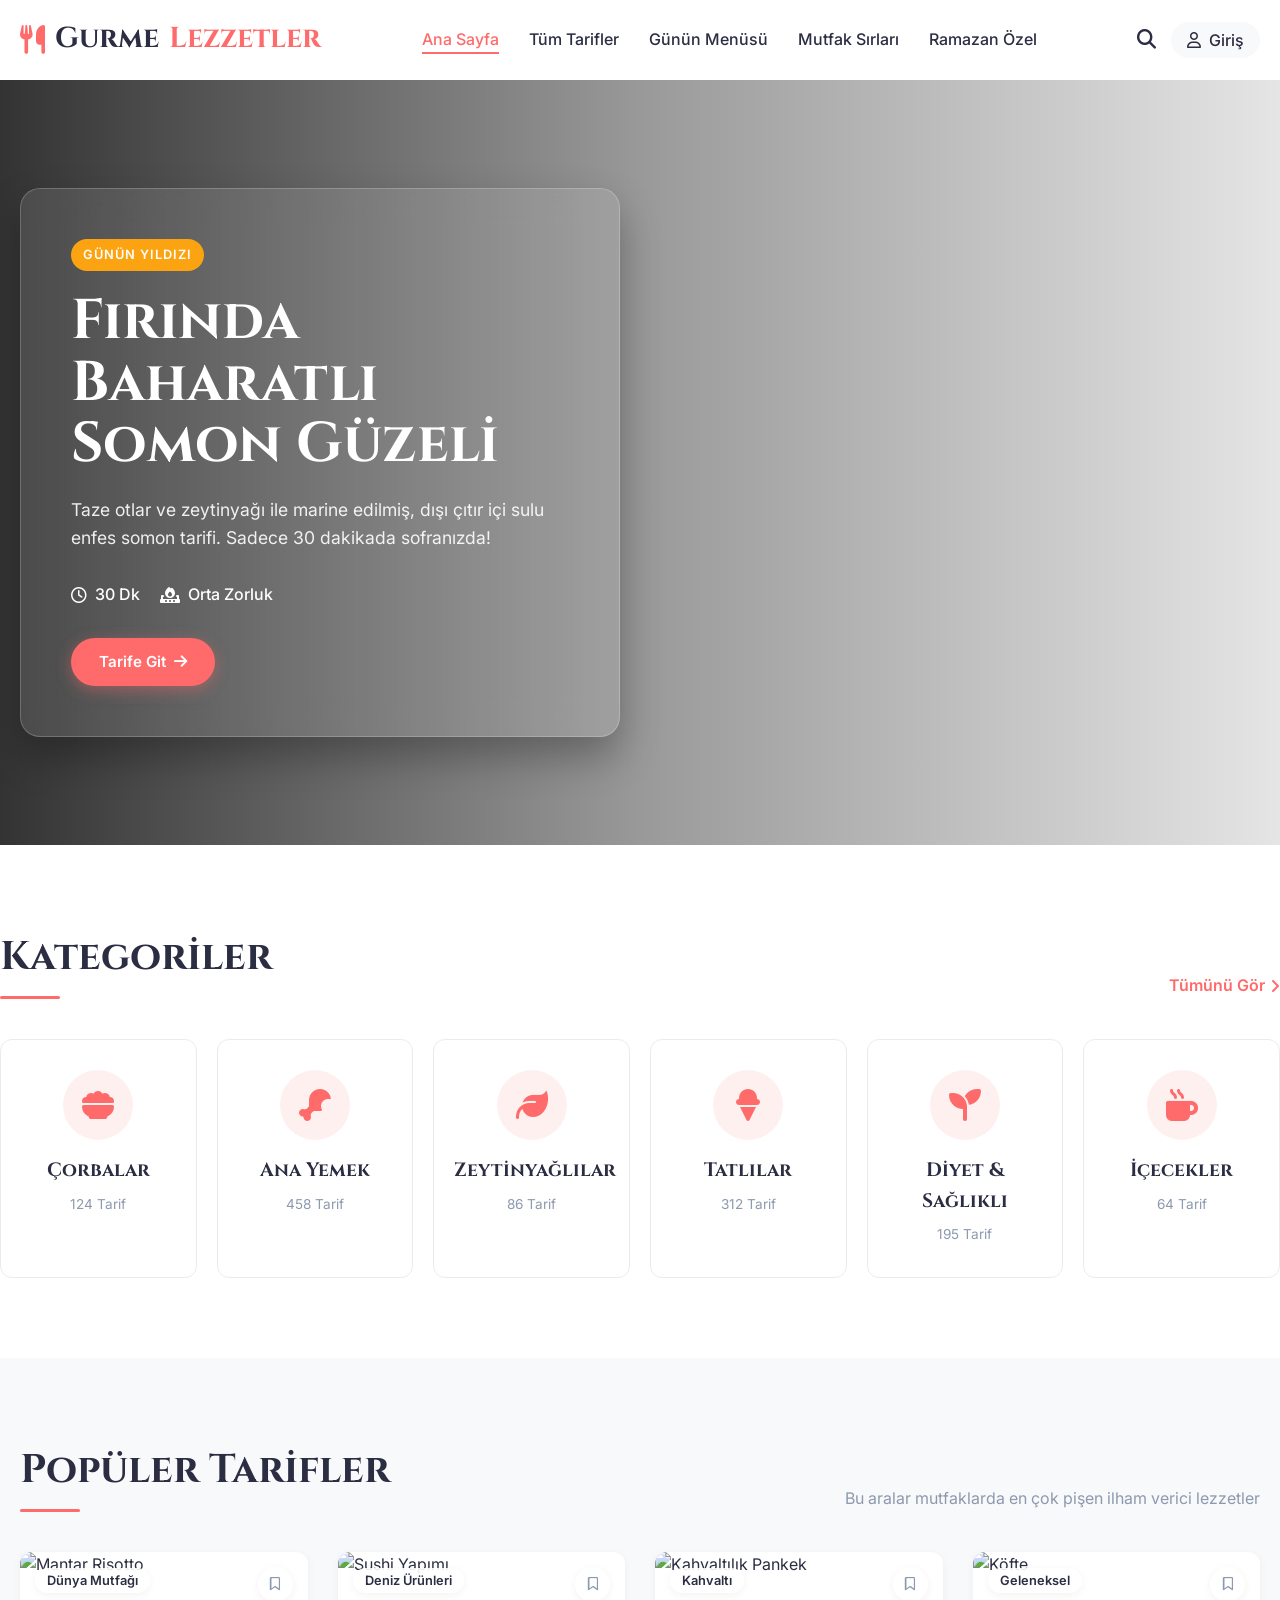
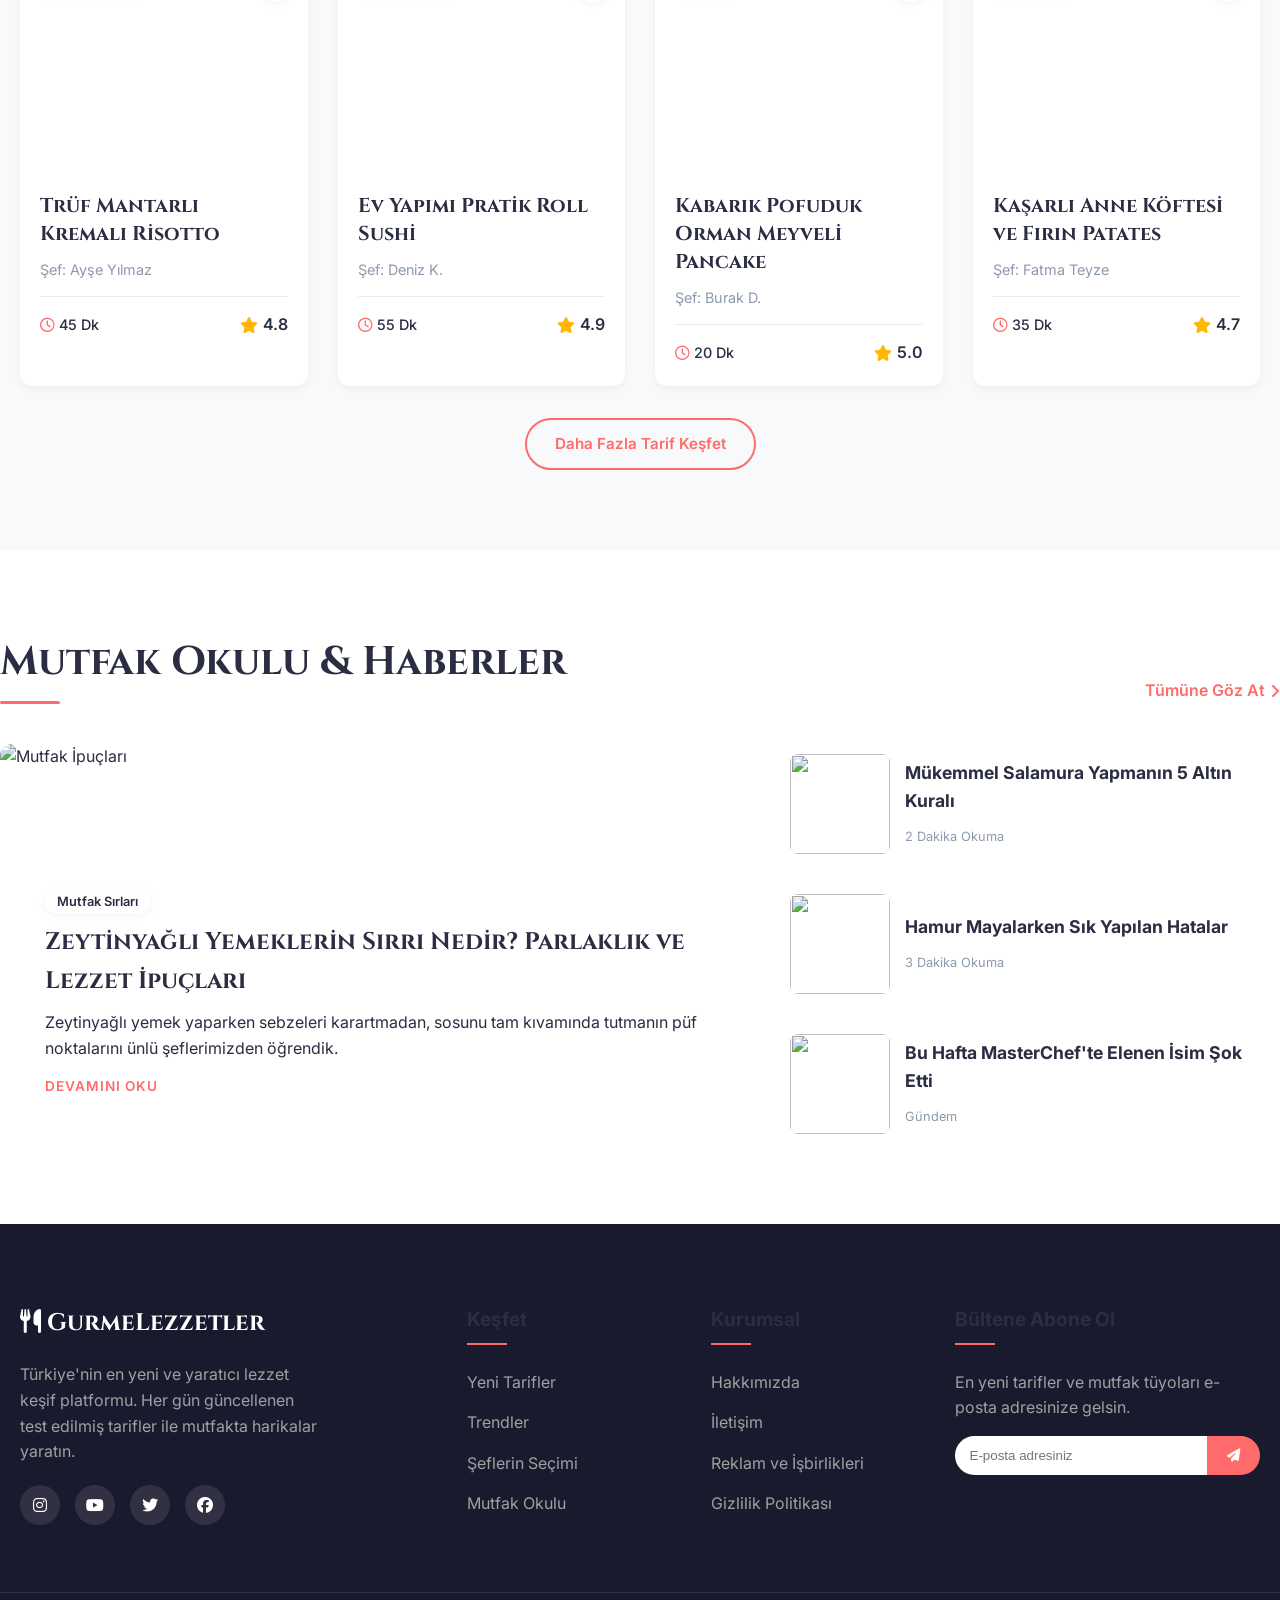
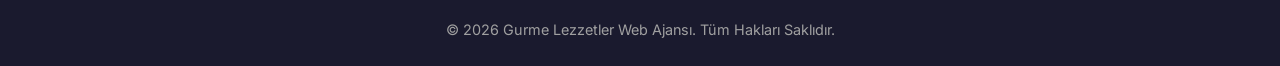
==== index.html @ 89bb534c "Initial commit" ====
<!DOCTYPE html>
<html lang="tr">
<head>
    <meta charset="UTF-8">
    <meta name="viewport" content="width=device-width, initial-scale=1.0">
    <meta name="description" content="Nefis Yemek Tarifleri: Her zevke ve damak tadına uygun, pratik, kolay ve lezzetli yemek tarifleri.">
    <title>Gurme Lezzetler | Pratik ve Nefis Yemek Tarifleri</title>
    <link rel="stylesheet" href="css/style.css">
    <!-- Google Fonts -->
    <link rel="preconnect" href="https://fonts.googleapis.com">
    <link rel="preconnect" href="https://fonts.gstatic.com" crossorigin>
    <link href="https://fonts.googleapis.com/css2?family=Cinzel:wght@600;700&family=Inter:wght@300;400;500;600;700&display=swap" rel="stylesheet">
    <!-- FontAwesome icons -->
    <link rel="stylesheet" href="https://cdnjs.cloudflare.com/ajax/libs/font-awesome/6.4.0/css/all.min.css">
</head>
<body>

    <!-- Navigation -->
    <nav class="navbar">
        <div class="container nav-content">
            <a href="#" class="logo">
                <i class="fa-solid fa-utensils"></i> Gurme<span>Lezzetler</span>
            </a>
            <ul class="nav-links">
                <li><a href="#" class="active">Ana Sayfa</a></li>
                <li><a href="#">Tüm Tarifler</a></li>
                <li><a href="#">Günün Menüsü</a></li>
                <li><a href="#">Mutfak Sırları</a></li>
                <li><a href="#">Ramazan Özel</a></li>
            </ul>
            <div class="nav-actions">
                <button class="icon-btn search-btn" aria-label="Ara"><i class="fa-solid fa-magnifying-glass"></i></button>
                <button class="icon-btn login-btn" aria-label="Giriş Yap"><i class="fa-regular fa-user"></i> Giriş</button>
                <button class="mobile-menu-btn" aria-label="Menü"><i class="fa-solid fa-bars"></i></button>
            </div>
        </div>
    </nav>

    <!-- Hero Section -->
    <header class="hero">
        <div class="hero-bg" style="background-image: url('https://images.unsplash.com/photo-1473093295043-cdd812d0e601?ixlib=rb-4.0.3&auto=format&fit=crop&w=1920&q=80');"></div>
        <div class="hero-overlay"></div>
        <div class="container hero-content">
            <div class="hero-glass-card">
                <span class="badge">Günün Yıldızı</span>
                <h1>Fırında Baharatlı Somon Güzeli</h1>
                <p>Taze otlar ve zeytinyağı ile marine edilmiş, dışı çıtır içi sulu enfes somon tarifi. Sadece 30 dakikada sofranızda!</p>
                <div class="recipe-meta">
                    <span><i class="fa-regular fa-clock"></i> 30 Dk</span>
                    <span><i class="fa-solid fa-fire-burner"></i> Orta Zorluk</span>
                </div>
                <a href="#" class="btn btn-primary">Tarife Git <i class="fa-solid fa-arrow-right"></i></a>
            </div>
        </div>
    </header>

    <!-- Categories -->
    <section class="categories container section-padding">
        <div class="section-header">
            <h2>Kategoriler</h2>
            <a href="#" class="view-all">Tümünü Gör <i class="fa-solid fa-angle-right"></i></a>
        </div>
        <div class="categories-grid">
            <!-- Category 1 -->
            <a href="#" class="category-card">
                <div class="cat-icon"><i class="fa-solid fa-bowl-food"></i></div>
                <h3>Çorbalar</h3>
                <span>124 Tarif</span>
            </a>
            <!-- Category 2 -->
            <a href="#" class="category-card">
                <div class="cat-icon"><i class="fa-solid fa-drumstick-bite"></i></div>
                <h3>Ana Yemek</h3>
                <span>458 Tarif</span>
            </a>
            <!-- Category 3 -->
            <a href="#" class="category-card">
                <div class="cat-icon"><i class="fa-solid fa-leaf"></i></div>
                <h3>Zeytinyağlılar</h3>
                <span>86 Tarif</span>
            </a>
            <!-- Category 4 -->
            <a href="#" class="category-card">
                <div class="cat-icon"><i class="fa-solid fa-ice-cream"></i></div>
                <h3>Tatlılar</h3>
                <span>312 Tarif</span>
            </a>
            <!-- Category 5 -->
            <a href="#" class="category-card">
                <div class="cat-icon"><i class="fa-solid fa-seedling"></i></div>
                <h3>Diyet & Sağlıklı</h3>
                <span>195 Tarif</span>
            </a>
            <!-- Category 6 -->
            <a href="#" class="category-card">
                <div class="cat-icon"><i class="fa-solid fa-mug-hot"></i></div>
                <h3>İçecekler</h3>
                <span>64 Tarif</span>
            </a>
        </div>
    </section>

    <!-- Popular Recipes -->
    <section class="popular-recipes section-padding bg-light">
        <div class="container">
            <div class="section-header">
                <h2>Popüler Tarifler</h2>
                <p>Bu aralar mutfaklarda en çok pişen ilham verici lezzetler</p>
            </div>
            
            <div class="recipe-grid">
                <!-- Recipe 1 -->
                <article class="recipe-card">
                    <div class="recipe-img">
                        <img src="https://images.unsplash.com/photo-1544025162-81111420d4d8?ixlib=rb-4.0.3&auto=format&fit=crop&w=600&q=80" alt="Mantar Risotto" loading="lazy">
                        <div class="recipe-tags"><span class="tag">Dünya Mutfağı</span></div>
                        <button class="bookmark-btn" aria-label="Kaydet"><i class="fa-regular fa-bookmark"></i></button>
                    </div>
                    <div class="recipe-info">
                        <h3><a href="#">Trüf Mantarlı Kremalı Risotto</a></h3>
                        <p class="author">Şef: Ayşe Yılmaz</p>
                        <div class="recipe-footer">
                            <span class="time"><i class="fa-regular fa-clock"></i> 45 Dk</span>
                            <div class="rating">
                                <i class="fa-solid fa-star"></i> 4.8
                            </div>
                        </div>
                    </div>
                </article>

                <!-- Recipe 2 -->
                <article class="recipe-card">
                    <div class="recipe-img">
                        <img src="https://images.unsplash.com/photo-1579871494447-9811cf80d66c?ixlib=rb-4.0.3&auto=format&fit=crop&w=600&q=80" alt="Sushi Yapımı" loading="lazy">
                        <div class="recipe-tags"><span class="tag">Deniz Ürünleri</span></div>
                        <button class="bookmark-btn" aria-label="Kaydet"><i class="fa-regular fa-bookmark"></i></button>
                    </div>
                    <div class="recipe-info">
                        <h3><a href="#">Ev Yapımı Pratik Roll Sushi</a></h3>
                        <p class="author">Şef: Deniz K.</p>
                        <div class="recipe-footer">
                            <span class="time"><i class="fa-regular fa-clock"></i> 55 Dk</span>
                            <div class="rating">
                                <i class="fa-solid fa-star"></i> 4.9
                            </div>
                        </div>
                    </div>
                </article>

                <!-- Recipe 3 -->
                <article class="recipe-card">
                    <div class="recipe-img">
                        <img src="https://images.unsplash.com/photo-1512485800893-b08ec1ea59b1?ixlib=rb-4.0.3&auto=format&fit=crop&w=600&q=80" alt="Kahvaltılık Pankek" loading="lazy">
                        <div class="recipe-tags"><span class="tag">Kahvaltı</span></div>
                        <button class="bookmark-btn" aria-label="Kaydet"><i class="fa-regular fa-bookmark"></i></button>
                    </div>
                    <div class="recipe-info">
                        <h3><a href="#">Kabarık Pofuduk Orman Meyveli Pancake</a></h3>
                        <p class="author">Şef: Burak D.</p>
                        <div class="recipe-footer">
                            <span class="time"><i class="fa-regular fa-clock"></i> 20 Dk</span>
                            <div class="rating">
                                <i class="fa-solid fa-star"></i> 5.0
                            </div>
                        </div>
                    </div>
                </article>

                 <!-- Recipe 4 -->
                 <article class="recipe-card">
                    <div class="recipe-img">
                        <img src="https://images.unsplash.com/photo-1606041008023-472dfb5e530f?ixlib=rb-4.0.3&auto=format&fit=crop&w=600&q=80" alt="Köfte" loading="lazy">
                        <div class="recipe-tags"><span class="tag">Geleneksel</span></div>
                        <button class="bookmark-btn" aria-label="Kaydet"><i class="fa-regular fa-bookmark"></i></button>
                    </div>
                    <div class="recipe-info">
                        <h3><a href="#">Kaşarlı Anne Köftesi ve Fırın Patates</a></h3>
                        <p class="author">Şef: Fatma Teyze</p>
                        <div class="recipe-footer">
                            <span class="time"><i class="fa-regular fa-clock"></i> 35 Dk</span>
                            <div class="rating">
                                <i class="fa-solid fa-star"></i> 4.7
                            </div>
                        </div>
                    </div>
                </article>
            </div>
            
            <div class="text-center mt-4">
                <a href="#" class="btn btn-outline">Daha Fazla Tarif Keşfet</a>
            </div>
        </div>
    </section>

    <!-- News & Tips Section -->
    <section class="tips-news container section-padding">
        <div class="section-header">
            <h2>Mutfak Okulu & Haberler</h2>
            <a href="#" class="view-all">Tümüne Göz At <i class="fa-solid fa-angle-right"></i></a>
        </div>
        <div class="news-grid">
            <div class="news-main-card">
                <img src="https://images.unsplash.com/photo-1556910103-1c02745aae4d?ixlib=rb-4.0.3&auto=format&fit=crop&w=800&q=80" alt="Mutfak İpuçları">
                <div class="news-content glassmorphism">
                    <span class="tag">Mutfak Sırları</span>
                    <h3>Zeytinyağlı Yemeklerin Sırrı Nedir? Parlaklık ve Lezzet İpuçları</h3>
                    <p>Zeytinyağlı yemek yaparken sebzeleri karartmadan, sosunu tam kıvamında tutmanın püf noktalarını ünlü şeflerimizden öğrendik.</p>
                    <a href="#" class="read-more">Devamını Oku</a>
                </div>
            </div>
            <div class="news-side-list">
                <a href="#" class="news-item">
                    <div class="img-wrapper"><img src="https://images.unsplash.com/photo-1490645935967-10de6ba17061?ixlib=rb-4.0.3&auto=format&fit=crop&w=200&q=80" alt=""></div>
                    <div class="text">
                        <h4>Mükemmel Salamura Yapmanın 5 Altın Kuralı</h4>
                        <span class="date">2 Dakika Okuma</span>
                    </div>
                </a>
                <a href="#" class="news-item">
                    <div class="img-wrapper"><img src="https://images.unsplash.com/photo-1589302168068-964664d93cb0?ixlib=rb-4.0.3&auto=format&fit=crop&w=200&q=80" alt=""></div>
                    <div class="text">
                        <h4>Hamur Mayalarken Sık Yapılan Hatalar</h4>
                        <span class="date">3 Dakika Okuma</span>
                    </div>
                </a>
                <a href="#" class="news-item">
                    <div class="img-wrapper"><img src="https://images.unsplash.com/photo-1498837167922-ddd27525d352?ixlib=rb-4.0.3&auto=format&fit=crop&w=200&q=80" alt=""></div>
                    <div class="text">
                        <h4>Bu Hafta MasterChef'te Elenen İsim Şok Etti</h4>
                        <span class="date">Gündem</span>
                    </div>
                </a>
            </div>
        </div>
    </section>

    <!-- Footer -->
    <footer class="footer">
        <div class="container footer-grid">
            <div class="footer-brand">
                <h2><i class="fa-solid fa-utensils"></i> Gurme<span>Lezzetler</span></h2>
                <p>Türkiye'nin en yeni ve yaratıcı lezzet keşif platformu. Her gün güncellenen test edilmiş tarifler ile mutfakta harikalar yaratın.</p>
                <div class="social-links">
                    <a href="#"><i class="fa-brands fa-instagram"></i></a>
                    <a href="#"><i class="fa-brands fa-youtube"></i></a>
                    <a href="#"><i class="fa-brands fa-twitter"></i></a>
                    <a href="#"><i class="fa-brands fa-facebook"></i></a>
                </div>
            </div>
            <div class="footer-links">
                <h3>Keşfet</h3>
                <ul>
                    <li><a href="#">Yeni Tarifler</a></li>
                    <li><a href="#">Trendler</a></li>
                    <li><a href="#">Şeflerin Seçimi</a></li>
                    <li><a href="#">Mutfak Okulu</a></li>
                </ul>
            </div>
            <div class="footer-links">
                <h3>Kurumsal</h3>
                <ul>
                    <li><a href="#">Hakkımızda</a></li>
                    <li><a href="#">İletişim</a></li>
                    <li><a href="#">Reklam ve İşbirlikleri</a></li>
                    <li><a href="#">Gizlilik Politikası</a></li>
                </ul>
            </div>
            <div class="footer-newsletter">
                <h3>Bültene Abone Ol</h3>
                <p>En yeni tarifler ve mutfak tüyoları e-posta adresinize gelsin.</p>
                <form class="newsletter-form">
                    <input type="email" placeholder="E-posta adresiniz" required>
                    <button type="submit"><i class="fa-solid fa-paper-plane"></i></button>
                </form>
            </div>
        </div>
        <div class="footer-bottom container">
            <p>&copy; 2026 Gurme Lezzetler Web Ajansı. Tüm Hakları Saklıdır.</p>
        </div>
    </footer>

    <script src="js/main.js"></script>
</body>
</html>
---- css/style.css ----
/* Base & CSS Variables */
:root {
    --primary-color: #ff6b6b;
    --primary-dark: #e85d5d;
    --secondary-color: #fca311;
    --text-dark: #2b2d42;
    --text-light: #8d99ae;
    --bg-light: #f8f9fa;
    --bg-white: #ffffff;
    --border-color: #e9ecef;
    --shadow-sm: 0 2px 8px rgba(0,0,0,0.05);
    --shadow-md: 0 4px 15px rgba(0,0,0,0.08);
    --shadow-lg: 0 10px 30px rgba(0,0,0,0.12);
    --border-radius: 12px;
    --transition: all 0.3s cubic-bezier(0.25, 0.8, 0.25, 1);
}

* {
    margin: 0;
    padding: 0;
    box-sizing: border-box;
}

body {
    font-family: 'Inter', sans-serif;
    color: var(--text-dark);
    background-color: var(--bg-white);
    line-height: 1.6;
    overflow-x: hidden;
}

h1, h2, h3, h4, h5, h6 {
    font-family: 'Cinzel', serif;
    color: var(--text-dark);
}

a {
    text-decoration: none;
    color: inherit;
    transition: var(--transition);
}

ul {
    list-style: none;
}

img {
    max-width: 100%;
    height: auto;
    display: block;
}

.container {
    max-width: 1280px;
    margin: 0 auto;
    padding: 0 20px;
}

.section-padding {
    padding: 80px 0;
}

.mt-4 { margin-top: 2rem; }
.text-center { text-align: center; }

/* Buttons */
.btn {
    display: inline-flex;
    align-items: center;
    gap: 8px;
    padding: 12px 28px;
    border-radius: 30px;
    font-weight: 600;
    cursor: pointer;
    transition: var(--transition);
    border: none;
    font-size: 0.95rem;
}

.btn-primary {
    background: var(--primary-color);
    color: white;
    box-shadow: 0 4px 15px rgba(255, 107, 107, 0.4);
}

.btn-primary:hover {
    background: var(--primary-dark);
    transform: translateY(-2px);
    box-shadow: 0 6px 20px rgba(255, 107, 107, 0.6);
}

.btn-outline {
    background: transparent;
    color: var(--primary-color);
    border: 2px solid var(--primary-color);
}

.btn-outline:hover {
    background: var(--primary-color);
    color: white;
}

/* Navbar (Glassmorphism effect) */
.navbar {
    position: fixed;
    top: 0;
    left: 0;
    width: 100%;
    height: 80px;
    background: rgba(255, 255, 255, 0.85);
    backdrop-filter: blur(10px);
    -webkit-backdrop-filter: blur(10px);
    border-bottom: 1px solid rgba(255, 255, 255, 0.3);
    z-index: 1000;
    transition: var(--transition);
}

.navbar.scrolled {
    box-shadow: var(--shadow-sm);
    background: rgba(255, 255, 255, 0.95);
}

.nav-content {
    display: flex;
    justify-content: space-between;
    align-items: center;
    height: 100%;
}

.logo {
    font-family: 'Cinzel', serif;
    font-size: 1.8rem;
    font-weight: 700;
    color: var(--text-dark);
    display: flex;
    align-items: center;
    gap: 10px;
}

.logo i {
    color: var(--primary-color);
}

.logo span {
    color: var(--primary-color);
}

.nav-links {
    display: flex;
    gap: 30px;
}

.nav-links a {
    font-weight: 500;
    font-size: 1rem;
    position: relative;
    padding: 5px 0;
}

.nav-links a::after {
    content: '';
    position: absolute;
    bottom: 0;
    left: 0;
    width: 0;
    height: 2px;
    background: var(--primary-color);
    transition: var(--transition);
}

.nav-links a:hover::after,
.nav-links a.active::after {
    width: 100%;
}

.nav-links a:hover,
.nav-links a.active {
    color: var(--primary-color);
}

.nav-actions {
    display: flex;
    align-items: center;
    gap: 15px;
}

.icon-btn {
    background: transparent;
    border: none;
    font-size: 1.2rem;
    color: var(--text-dark);
    cursor: pointer;
    transition: var(--transition);
}

.icon-btn:hover {
    color: var(--primary-color);
}

.login-btn {
    font-size: 1rem;
    font-family: 'Inter', sans-serif;
    font-weight: 500;
    display: flex;
    align-items: center;
    gap: 8px;
    background: var(--bg-light);
    padding: 8px 16px;
    border-radius: 20px;
}

.login-btn:hover {
    background: var(--primary-color);
    color: white;
}

.mobile-menu-btn {
    display: none;
    background: transparent;
    border: none;
    font-size: 1.5rem;
    cursor: pointer;
}

/* Hero Section */
.hero {
    position: relative;
    height: 85vh;
    min-height: 600px;
    display: flex;
    align-items: center;
    margin-top: 80px;
}

.hero-bg {
    position: absolute;
    top: 0;
    left: 0;
    width: 100%;
    height: 100%;
    background-size: cover;
    background-position: center;
    background-repeat: no-repeat;
    z-index: -2;
}

.hero-overlay {
    position: absolute;
    top: 0;
    left: 0;
    width: 100%;
    height: 100%;
    background: linear-gradient(90deg, rgba(0,0,0,0.8) 0%, rgba(0,0,0,0.4) 50%, rgba(0,0,0,0.1) 100%);
    z-index: -1;
}

.hero-content {
    width: 100%;
}

.hero-glass-card {
    background: rgba(255, 255, 255, 0.1);
    backdrop-filter: blur(15px);
    -webkit-backdrop-filter: blur(15px);
    border: 1px solid rgba(255, 255, 255, 0.2);
    border-radius: 20px;
    padding: 50px;
    max-width: 600px;
    color: white;
    box-shadow: 0 20px 40px rgba(0,0,0,0.3);
}

.badge {
    background: var(--secondary-color);
    color: white;
    padding: 6px 12px;
    border-radius: 20px;
    font-size: 0.8rem;
    font-weight: 600;
    text-transform: uppercase;
    letter-spacing: 1px;
    display: inline-block;
    margin-bottom: 20px;
}

.hero-glass-card h1 {
    font-size: 3.5rem;
    line-height: 1.1;
    margin-bottom: 20px;
    color: white;
}

.hero-glass-card p {
    font-size: 1.1rem;
    margin-bottom: 30px;
    opacity: 0.9;
}

.recipe-meta {
    display: flex;
    gap: 20px;
    margin-bottom: 30px;
    font-weight: 500;
}

.recipe-meta span {
    display: flex;
    align-items: center;
    gap: 8px;
}

/* Sections Global */
.section-header {
    display: flex;
    justify-content: space-between;
    align-items: flex-end;
    margin-bottom: 40px;
}

.section-header h2 {
    font-size: 2.5rem;
    position: relative;
    padding-bottom: 10px;
}

.section-header h2::after {
    content: '';
    position: absolute;
    bottom: 0;
    left: 0;
    width: 60px;
    height: 3px;
    background: var(--primary-color);
    border-radius: 2px;
}

.section-header p {
    color: var(--text-light);
    margin-top: 10px;
}

.view-all {
    color: var(--primary-color);
    font-weight: 600;
    display: inline-flex;
    align-items: center;
    gap: 5px;
}

.view-all:hover {
    color: var(--primary-dark);
    transform: translateX(5px);
}

/* Categories Section */
.categories-grid {
    display: grid;
    grid-template-columns: repeat(auto-fit, minmax(180px, 1fr));
    gap: 20px;
}

.category-card {
    background: var(--bg-white);
    border: 1px solid var(--border-color);
    border-radius: var(--border-radius);
    padding: 30px 20px;
    text-align: center;
    transition: var(--transition);
}

.category-card:hover {
    box-shadow: var(--shadow-md);
    border-color: var(--primary-color);
    transform: translateY(-5px);
}

.cat-icon {
    width: 70px;
    height: 70px;
    background: rgba(255, 107, 107, 0.1);
    color: var(--primary-color);
    border-radius: 50%;
    display: flex;
    align-items: center;
    justify-content: center;
    font-size: 2rem;
    margin: 0 auto 15px;
    transition: var(--transition);
}

.category-card:hover .cat-icon {
    background: var(--primary-color);
    color: white;
}

.category-card h3 {
    font-size: 1.2rem;
    margin-bottom: 5px;
}

.category-card span {
    font-size: 0.85rem;
    color: var(--text-light);
}

/* Popular Recipes */
.bg-light {
    background-color: var(--bg-light);
}

.recipe-grid {
    display: grid;
    grid-template-columns: repeat(auto-fill, minmax(280px, 1fr));
    gap: 30px;
}

.recipe-card {
    background: var(--bg-white);
    border-radius: var(--border-radius);
    overflow: hidden;
    box-shadow: var(--shadow-sm);
    transition: var(--transition);
}

.recipe-card:hover {
    box-shadow: var(--shadow-lg);
    transform: translateY(-10px);
}

.recipe-img {
    position: relative;
    height: 220px;
    overflow: hidden;
}

.recipe-img img {
    width: 100%;
    height: 100%;
    object-fit: cover;
    transition: transform 0.5s ease;
}

.recipe-card:hover .recipe-img img {
    transform: scale(1.1);
}

.recipe-tags {
    position: absolute;
    top: 15px;
    left: 15px;
    z-index: 2;
}

.tag {
    background: rgba(255, 255, 255, 0.9);
    color: var(--text-dark);
    padding: 5px 12px;
    border-radius: 15px;
    font-size: 0.8rem;
    font-weight: 600;
    box-shadow: var(--shadow-sm);
}

.bookmark-btn {
    position: absolute;
    top: 15px;
    right: 15px;
    width: 35px;
    height: 35px;
    border-radius: 50%;
    background: white;
    border: none;
    color: var(--text-light);
    display: flex;
    align-items: center;
    justify-content: center;
    cursor: pointer;
    z-index: 2;
    transition: var(--transition);
    box-shadow: var(--shadow-sm);
}

.bookmark-btn:hover {
    color: var(--primary-color);
}

.recipe-info {
    padding: 20px;
}

.recipe-info h3 {
    font-size: 1.25rem;
    margin-bottom: 10px;
    line-height: 1.4;
}

.recipe-info h3 a:hover {
    color: var(--primary-color);
}

.author {
    font-size: 0.9rem;
    color: var(--text-light);
    margin-bottom: 15px;
}

.recipe-footer {
    display: flex;
    justify-content: space-between;
    align-items: center;
    padding-top: 15px;
    border-top: 1px solid var(--border-color);
}

.time {
    font-size: 0.9rem;
    font-weight: 500;
    color: var(--text-dark);
    display: flex;
    align-items: center;
    gap: 5px;
}

.time i {
    color: var(--primary-color);
}

.rating {
    display: flex;
    align-items: center;
    gap: 5px;
    font-weight: 600;
    color: var(--text-dark);
}

.rating i {
    color: #ffb703;
}

/* News Section */
.news-grid {
    display: grid;
    grid-template-columns: 1.5fr 1fr;
    gap: 30px;
}

.news-main-card {
    position: relative;
    border-radius: var(--border-radius);
    overflow: hidden;
    height: 400px;
}

.news-main-card img {
    width: 100%;
    height: 100%;
    object-fit: cover;
}

.news-content.glassmorphism {
    position: absolute;
    bottom: 20px;
    left: 20px;
    right: 20px;
    background: rgba(255, 255, 255, 0.85);
    backdrop-filter: blur(10px);
    border-radius: 12px;
    padding: 25px;
}

.news-content h3 {
    font-size: 1.5rem;
    margin: 10px 0;
}

.read-more {
    display: inline-block;
    margin-top: 15px;
    color: var(--primary-color);
    font-weight: 600;
    text-transform: uppercase;
    font-size: 0.85rem;
    letter-spacing: 1px;
}

.news-side-list {
    display: flex;
    flex-direction: column;
    gap: 20px;
}

.news-item {
    display: flex;
    gap: 15px;
    align-items: center;
    background: var(--bg-white);
    border-radius: var(--border-radius);
    padding: 10px;
    transition: var(--transition);
}

.news-item:hover {
    background: var(--bg-light);
    transform: translateX(5px);
}

.news-item .img-wrapper {
    width: 100px;
    height: 100px;
    border-radius: 8px;
    overflow: hidden;
    flex-shrink: 0;
}

.news-item img {
    width: 100%;
    height: 100%;
    object-fit: cover;
}

.news-item h4 {
    font-family: 'Inter', sans-serif;
    font-size: 1.1rem;
    margin-bottom: 8px;
}

.news-item .date {
    font-size: 0.8rem;
    color: var(--text-light);
}

/* Footer */
.footer {
    background-color: #1a1a2e;
    color: white;
    padding-top: 80px;
}

.footer-grid {
    display: grid;
    grid-template-columns: 2fr 1fr 1fr 1.5fr;
    gap: 40px;
    margin-bottom: 60px;
}

.footer-brand h2 {
    color: white;
    margin-bottom: 20px;
}

.footer-brand p {
    color: #a0a0a0;
    margin-bottom: 20px;
    max-width: 300px;
}

.social-links {
    display: flex;
    gap: 15px;
}

.social-links a {
    width: 40px;
    height: 40px;
    border-radius: 50%;
    background: rgba(255,255,255,0.1);
    display: flex;
    align-items: center;
    justify-content: center;
    transition: var(--transition);
}

.social-links a:hover {
    background: var(--primary-color);
    color: white;
}

.footer-links h3, .footer-newsletter h3 {
    font-family: 'Inter', sans-serif;
    font-size: 1.2rem;
    margin-bottom: 25px;
    position: relative;
    padding-bottom: 10px;
}

.footer-links h3::after, .footer-newsletter h3::after {
    content: '';
    position: absolute;
    bottom: 0;
    left: 0;
    width: 40px;
    height: 2px;
    background: var(--primary-color);
}

.footer-links ul li {
    margin-bottom: 15px;
}

.footer-links ul li a {
    color: #a0a0a0;
}

.footer-links ul li a:hover {
    color: var(--primary-color);
    padding-left: 5px;
}

.footer-newsletter p {
    color: #a0a0a0;
    margin-bottom: 15px;
}

.newsletter-form {
    display: flex;
}

.newsletter-form input {
    flex: 1;
    padding: 12px 15px;
    border: none;
    border-radius: 30px 0 0 30px;
    outline: none;
}

.newsletter-form button {
    background: var(--primary-color);
    color: white;
    border: none;
    padding: 0 20px;
    border-radius: 0 30px 30px 0;
    cursor: pointer;
    transition: var(--transition);
}

.newsletter-form button:hover {
    background: var(--primary-dark);
}

.footer-bottom {
    text-align: center;
    padding: 25px 0;
    border-top: 1px solid rgba(255,255,255,0.1);
    color: #a0a0a0;
    font-size: 0.9rem;
}

/* Responsive Design */
@media (max-width: 992px) {
    .news-grid {
        grid-template-columns: 1fr;
    }
    
    .footer-grid {
        grid-template-columns: 1fr 1fr;
    }
}

@media (max-width: 768px) {
    .nav-links {
        display: none;
    }
    
    .mobile-menu-btn {
        display: block;
        color: var(--text-dark);
    }
    
    .hero-glass-card h1 {
        font-size: 2.5rem;
    }
    
    .section-header {
        flex-direction: column;
        align-items: flex-start;
        gap: 15px;
    }
    
    .footer-grid {
        grid-template-columns: 1fr;
    }
}
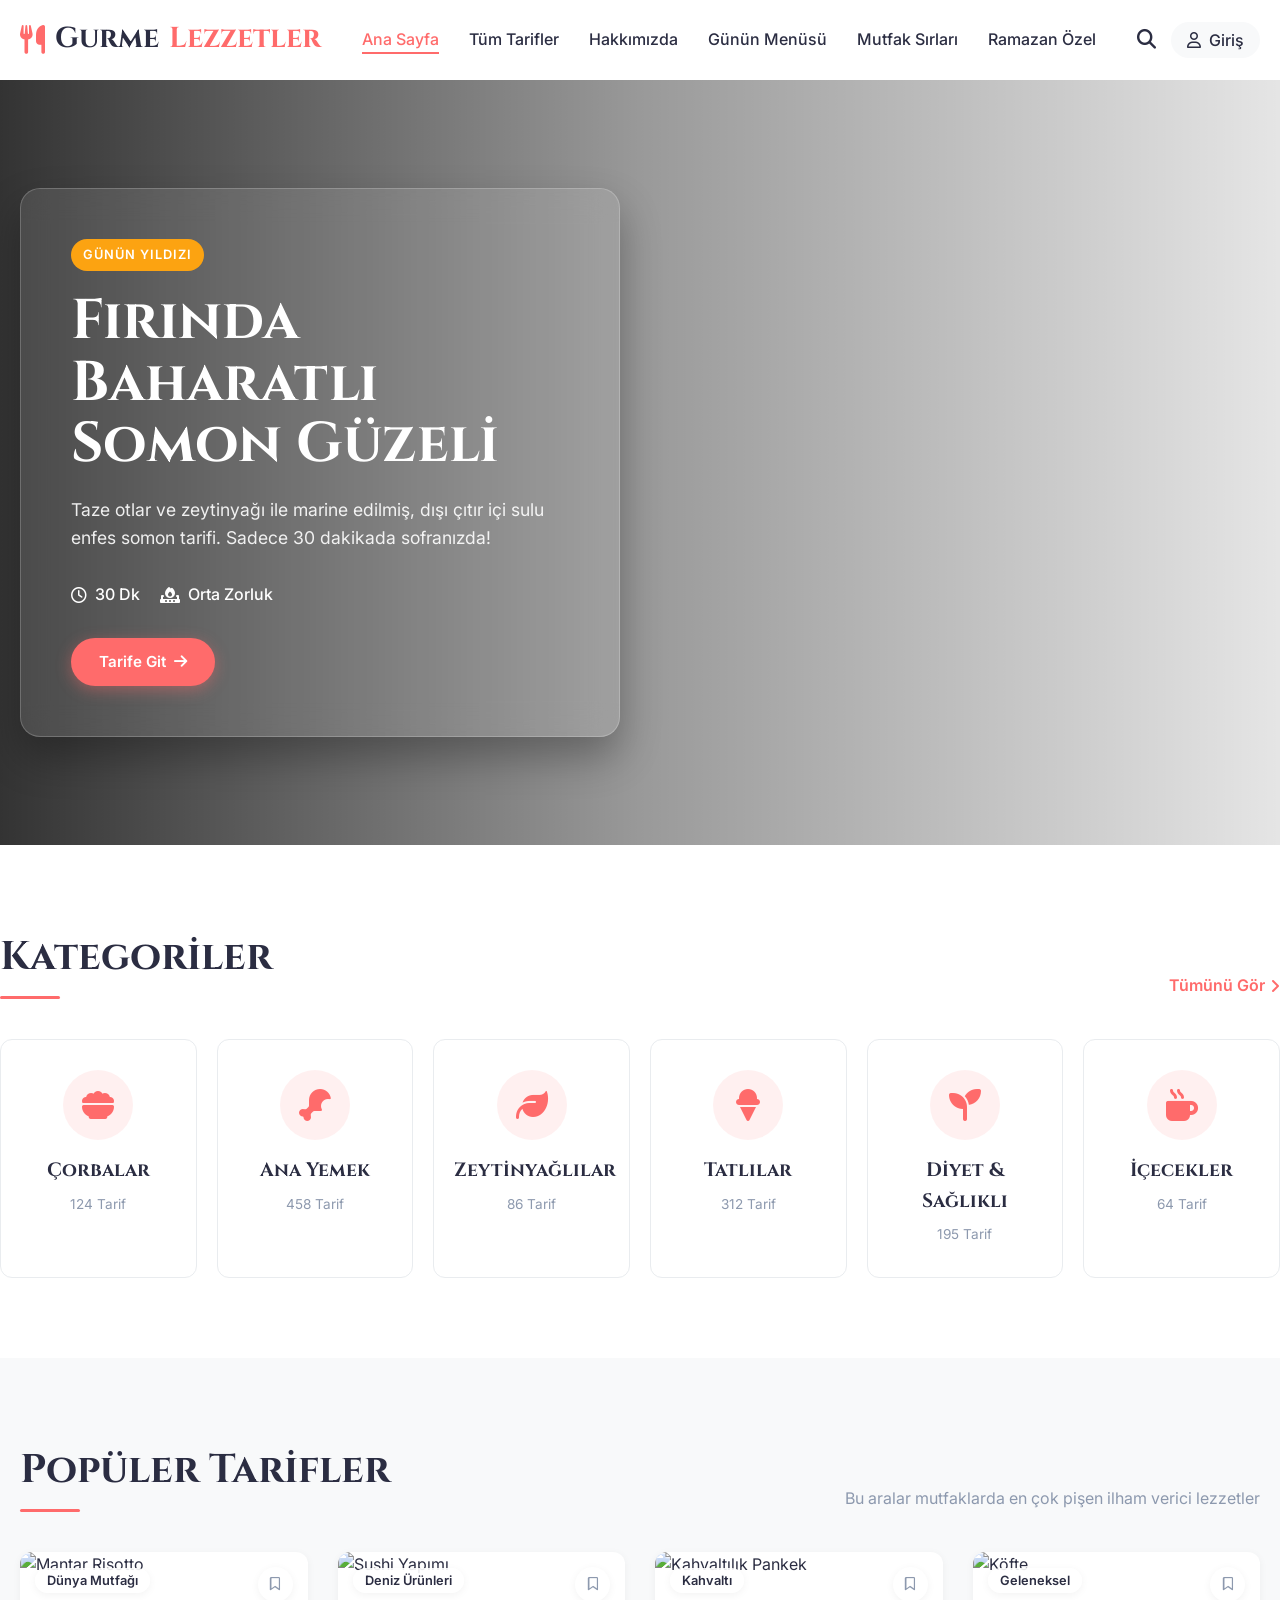
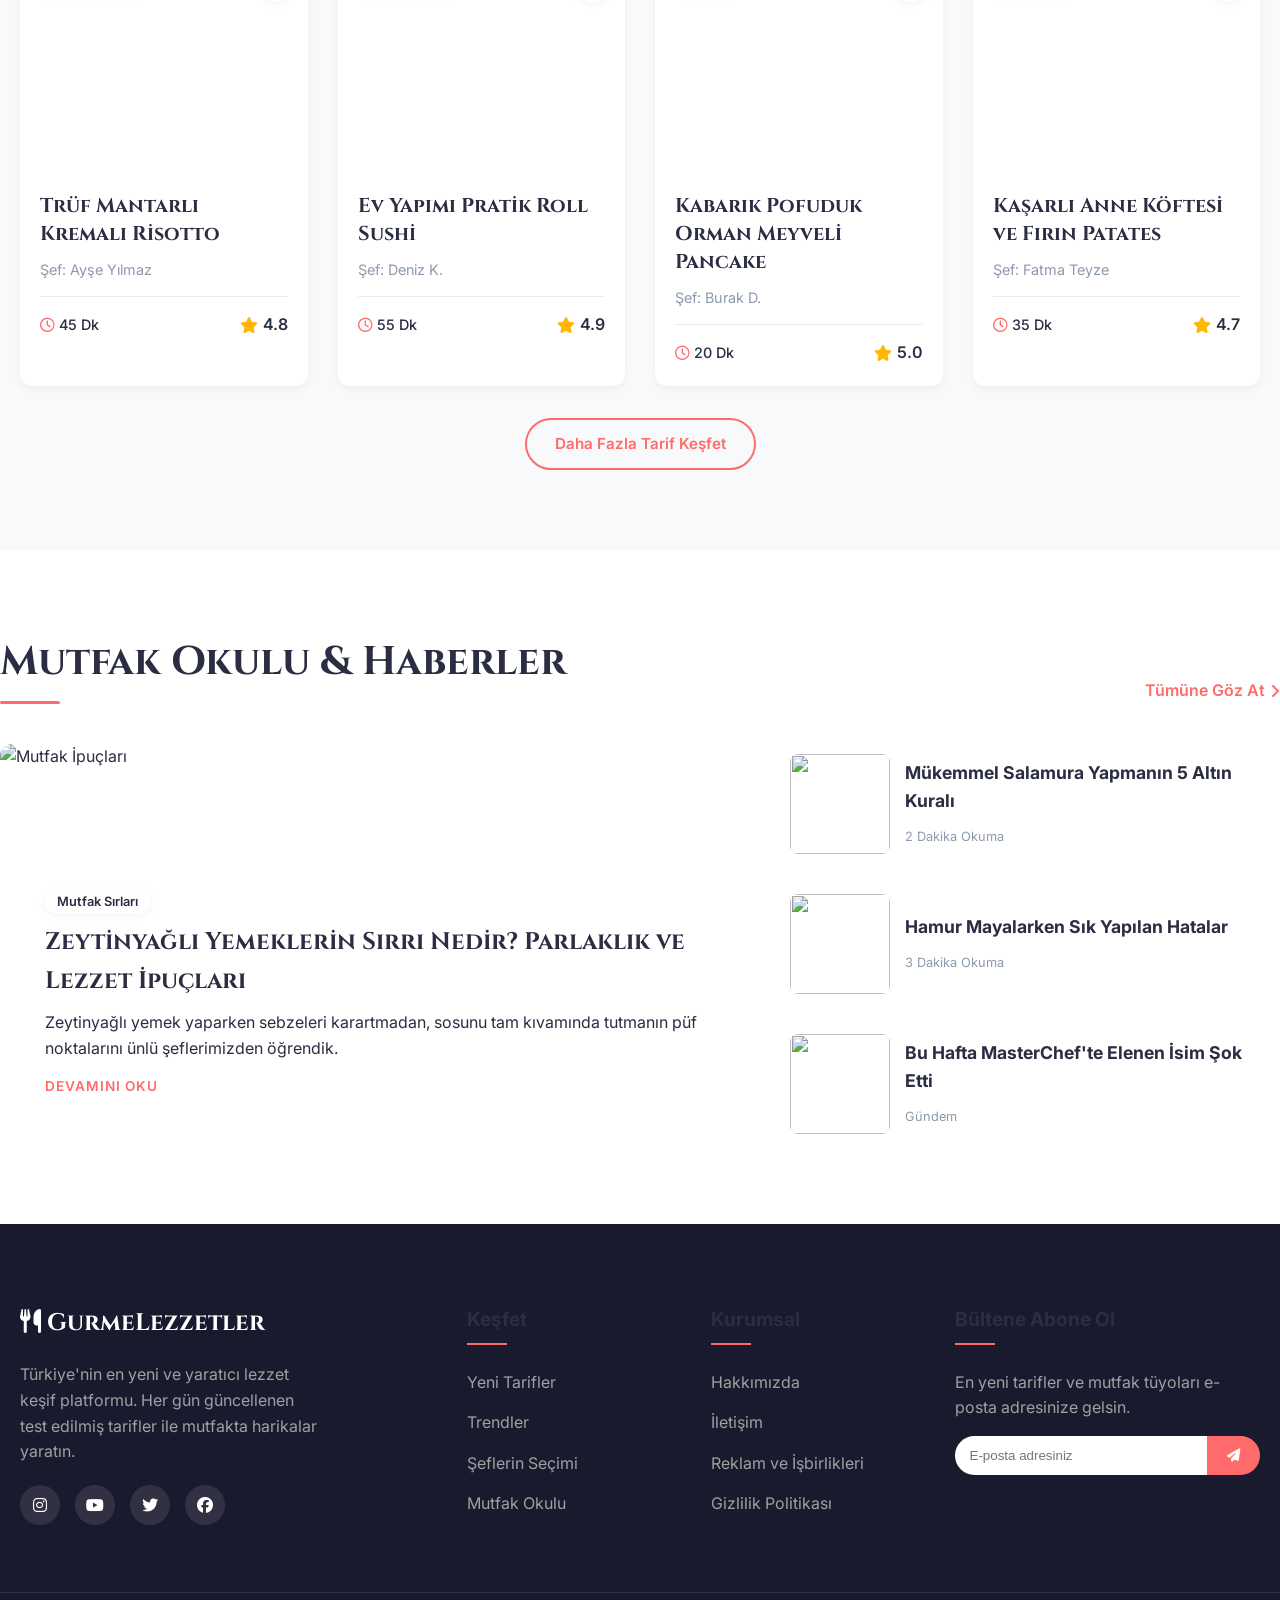
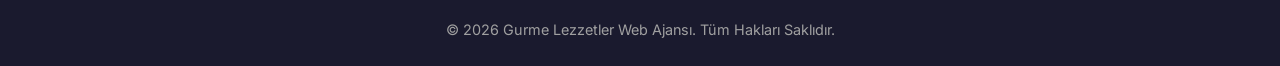
==== commit e4e7cc0c: "feat: Hakkimizda sayfasi eklendi ve navigasyon guncellendi" ====
--- a/index.html
+++ b/index.html
@@ -22,8 +22,9 @@
                 <i class="fa-solid fa-utensils"></i> Gurme<span>Lezzetler</span>
             </a>
             <ul class="nav-links">
-                <li><a href="#" class="active">Ana Sayfa</a></li>
+                <li><a href="index.html" class="active">Ana Sayfa</a></li>
                 <li><a href="#">Tüm Tarifler</a></li>
+                <li><a href="hakkimizda.html">Hakkımızda</a></li>
                 <li><a href="#">Günün Menüsü</a></li>
                 <li><a href="#">Mutfak Sırları</a></li>
                 <li><a href="#">Ramazan Özel</a></li>
@@ -259,7 +260,7 @@
             <div class="footer-links">
                 <h3>Kurumsal</h3>
                 <ul>
-                    <li><a href="#">Hakkımızda</a></li>
+                    <li><a href="hakkimizda.html">Hakkımızda</a></li>
                     <li><a href="#">İletişim</a></li>
                     <li><a href="#">Reklam ve İşbirlikleri</a></li>
                     <li><a href="#">Gizlilik Politikası</a></li>
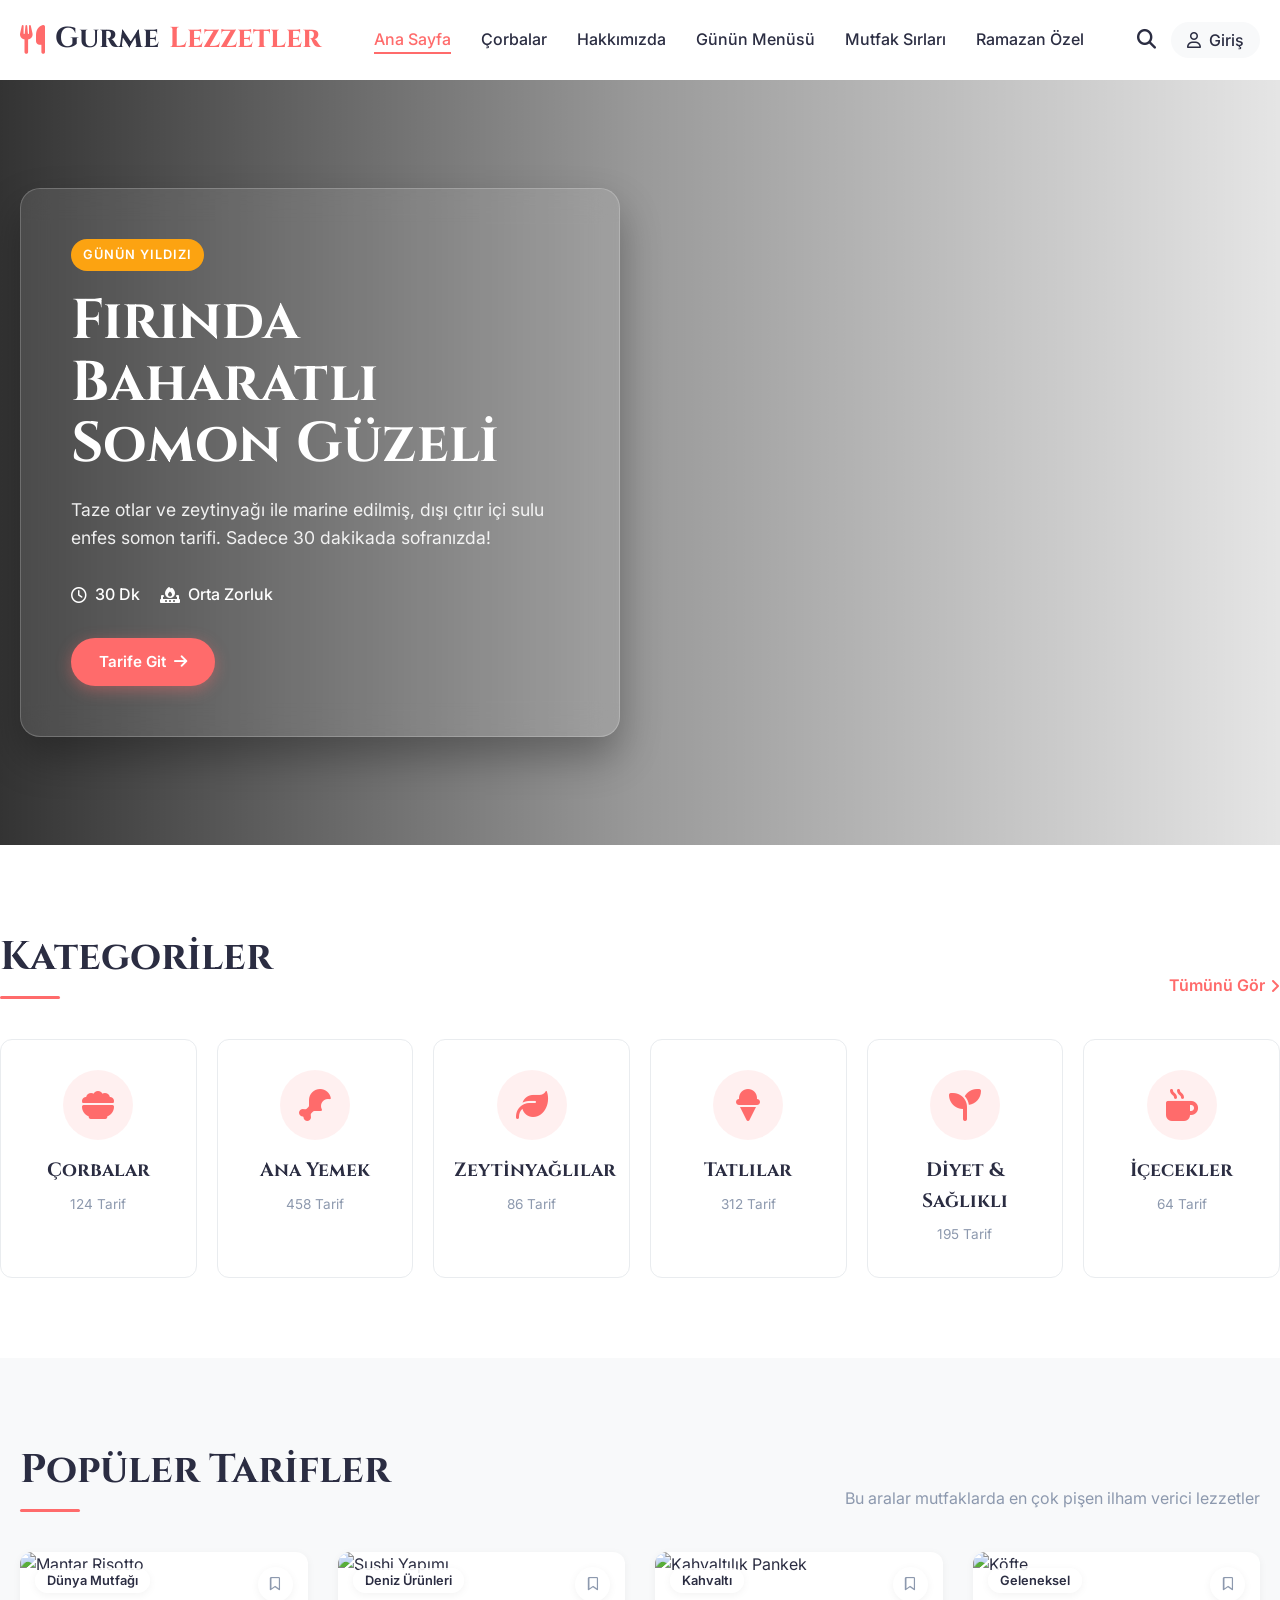
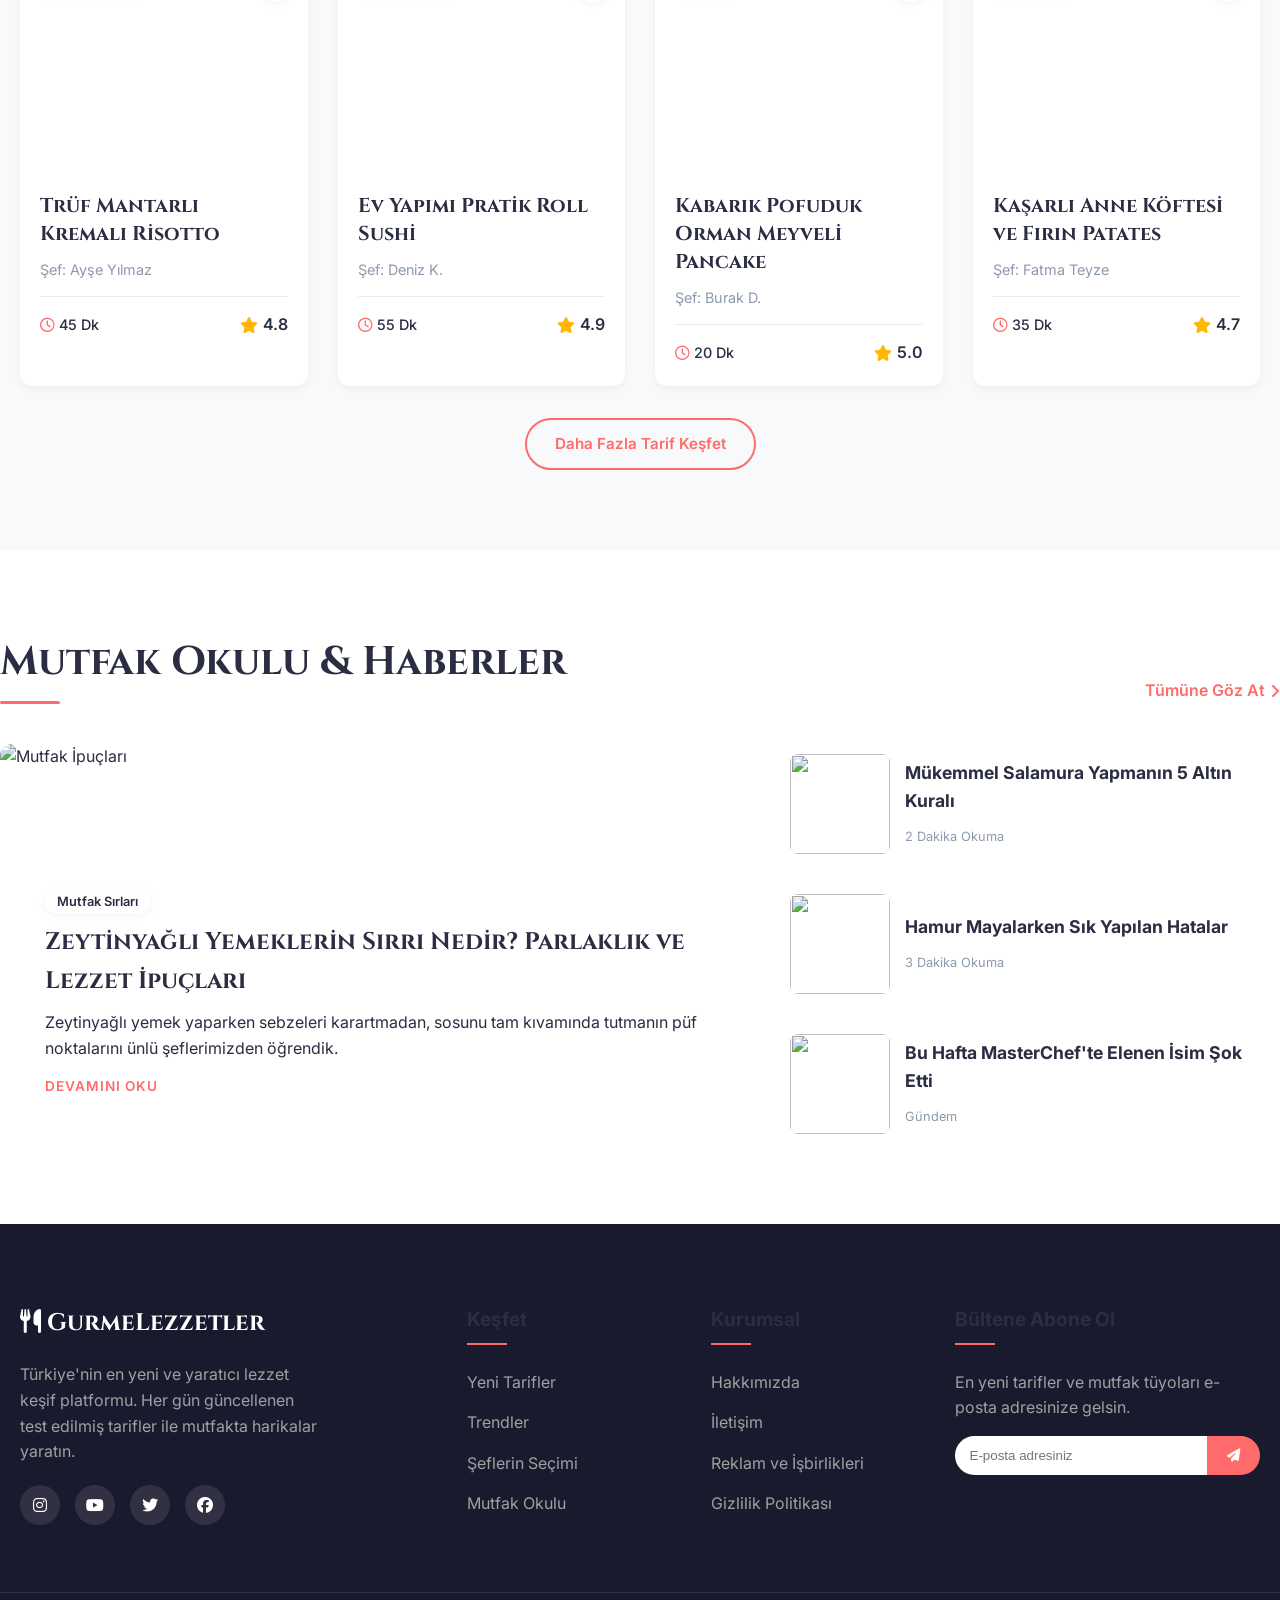
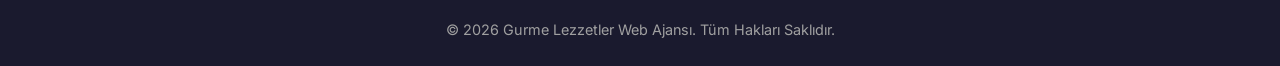
==== commit 2253ea2c: "Add Soups page with recipes" ====
--- a/index.html
+++ b/index.html
@@ -23,7 +23,7 @@
             </a>
             <ul class="nav-links">
                 <li><a href="index.html" class="active">Ana Sayfa</a></li>
-                <li><a href="#">Tüm Tarifler</a></li>
+                <li><a href="corbalar.html">Çorbalar</a></li>
                 <li><a href="hakkimizda.html">Hakkımızda</a></li>
                 <li><a href="#">Günün Menüsü</a></li>
                 <li><a href="#">Mutfak Sırları</a></li>
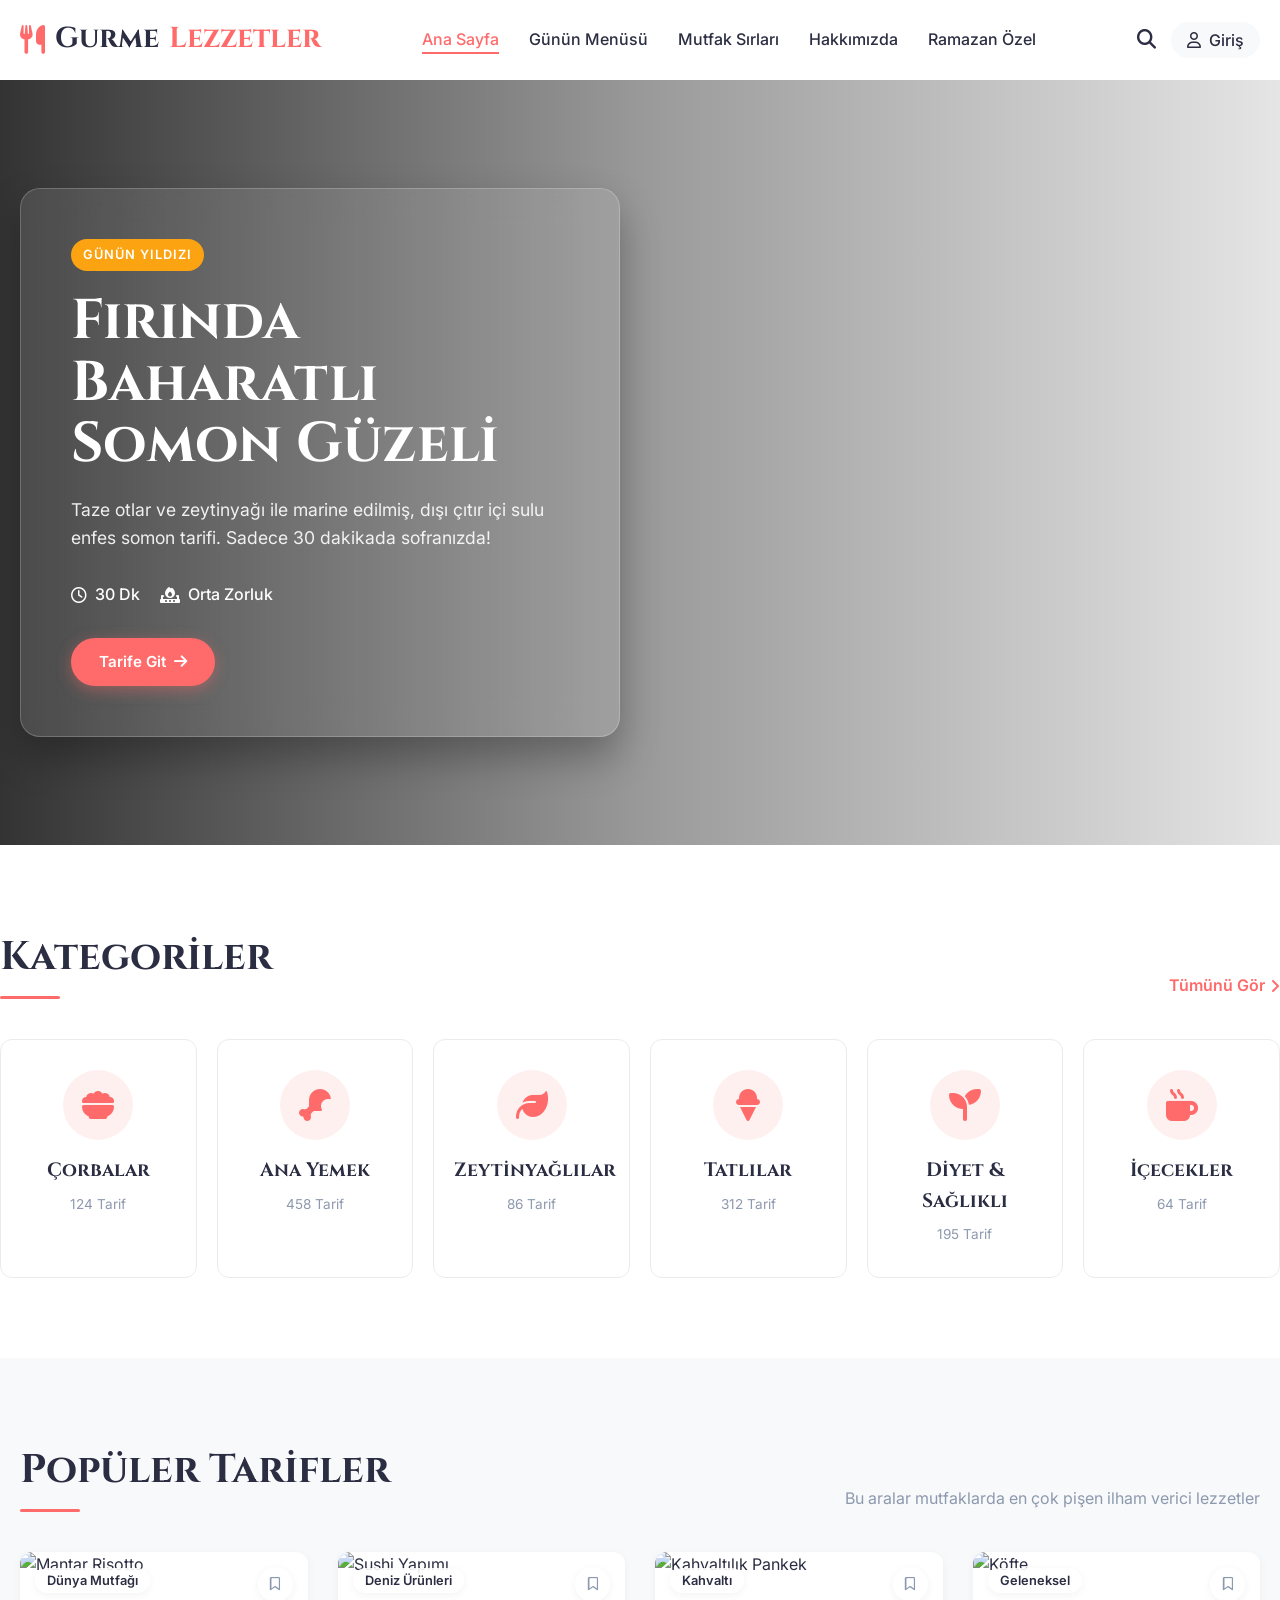
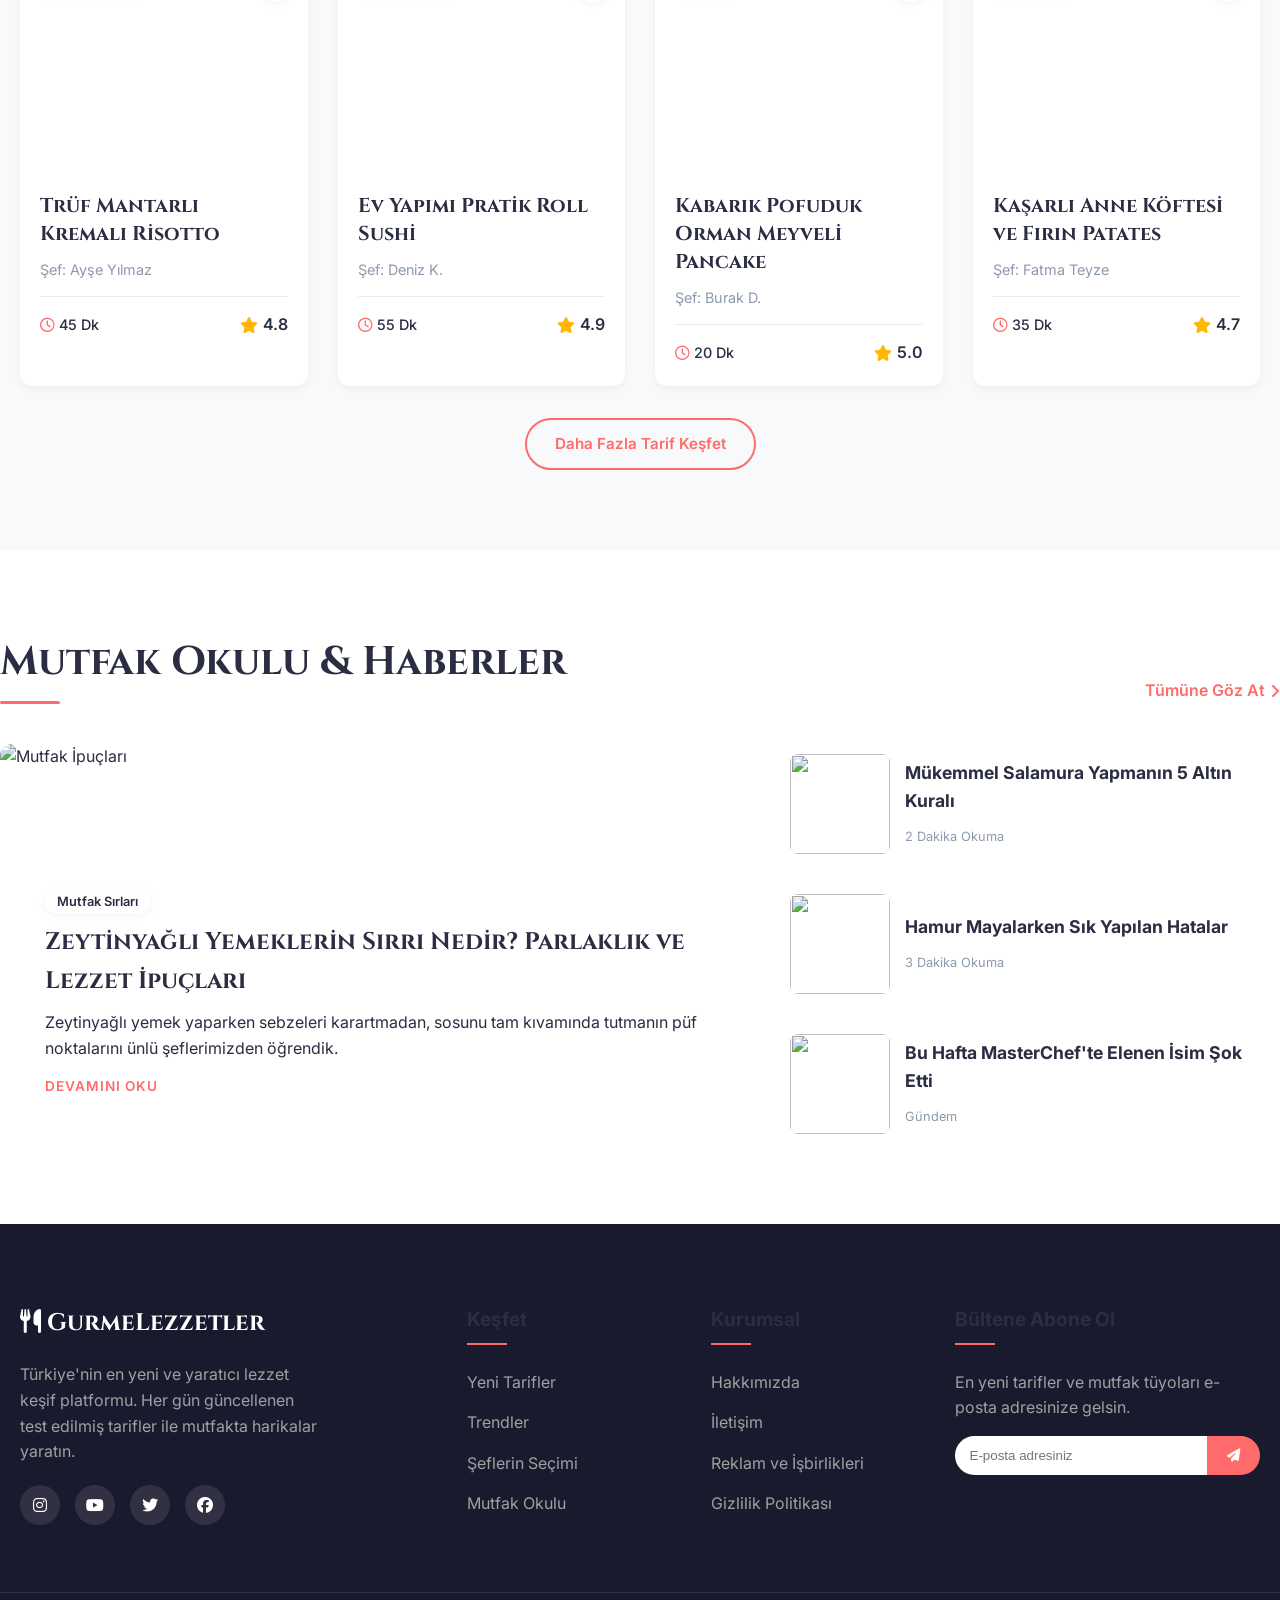
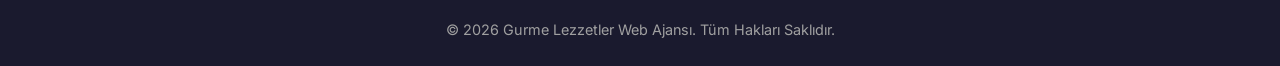
==== commit 1f97ee6f: "Add soup recipe detail pages and update navigation" ====
--- a/index.html
+++ b/index.html
@@ -1,18 +1,23 @@
 <!DOCTYPE html>
 <html lang="tr">
+
 <head>
     <meta charset="UTF-8">
     <meta name="viewport" content="width=device-width, initial-scale=1.0">
-    <meta name="description" content="Nefis Yemek Tarifleri: Her zevke ve damak tadına uygun, pratik, kolay ve lezzetli yemek tarifleri.">
+    <meta name="description"
+        content="Nefis Yemek Tarifleri: Her zevke ve damak tadına uygun, pratik, kolay ve lezzetli yemek tarifleri.">
     <title>Gurme Lezzetler | Pratik ve Nefis Yemek Tarifleri</title>
     <link rel="stylesheet" href="css/style.css">
     <!-- Google Fonts -->
     <link rel="preconnect" href="https://fonts.googleapis.com">
     <link rel="preconnect" href="https://fonts.gstatic.com" crossorigin>
-    <link href="https://fonts.googleapis.com/css2?family=Cinzel:wght@600;700&family=Inter:wght@300;400;500;600;700&display=swap" rel="stylesheet">
+    <link
+        href="https://fonts.googleapis.com/css2?family=Cinzel:wght@600;700&family=Inter:wght@300;400;500;600;700&display=swap"
+        rel="stylesheet">
     <!-- FontAwesome icons -->
     <link rel="stylesheet" href="https://cdnjs.cloudflare.com/ajax/libs/font-awesome/6.4.0/css/all.min.css">
 </head>
+
 <body>
 
     <!-- Navigation -->
@@ -23,15 +28,16 @@
             </a>
             <ul class="nav-links">
                 <li><a href="index.html" class="active">Ana Sayfa</a></li>
-                <li><a href="corbalar.html">Çorbalar</a></li>
-                <li><a href="hakkimizda.html">Hakkımızda</a></li>
                 <li><a href="#">Günün Menüsü</a></li>
                 <li><a href="#">Mutfak Sırları</a></li>
+                <li><a href="hakkimizda.html">Hakkımızda</a></li>
                 <li><a href="#">Ramazan Özel</a></li>
             </ul>
             <div class="nav-actions">
-                <button class="icon-btn search-btn" aria-label="Ara"><i class="fa-solid fa-magnifying-glass"></i></button>
-                <button class="icon-btn login-btn" aria-label="Giriş Yap"><i class="fa-regular fa-user"></i> Giriş</button>
+                <button class="icon-btn search-btn" aria-label="Ara"><i
+                        class="fa-solid fa-magnifying-glass"></i></button>
+                <button class="icon-btn login-btn" aria-label="Giriş Yap"><i class="fa-regular fa-user"></i>
+                    Giriş</button>
                 <button class="mobile-menu-btn" aria-label="Menü"><i class="fa-solid fa-bars"></i></button>
             </div>
         </div>
@@ -39,13 +45,16 @@
 
     <!-- Hero Section -->
     <header class="hero">
-        <div class="hero-bg" style="background-image: url('https://images.unsplash.com/photo-1473093295043-cdd812d0e601?ixlib=rb-4.0.3&auto=format&fit=crop&w=1920&q=80');"></div>
+        <div class="hero-bg"
+            style="background-image: url('https://images.unsplash.com/photo-1473093295043-cdd812d0e601?ixlib=rb-4.0.3&auto=format&fit=crop&w=1920&q=80');">
+        </div>
         <div class="hero-overlay"></div>
         <div class="container hero-content">
             <div class="hero-glass-card">
                 <span class="badge">Günün Yıldızı</span>
                 <h1>Fırında Baharatlı Somon Güzeli</h1>
-                <p>Taze otlar ve zeytinyağı ile marine edilmiş, dışı çıtır içi sulu enfes somon tarifi. Sadece 30 dakikada sofranızda!</p>
+                <p>Taze otlar ve zeytinyağı ile marine edilmiş, dışı çıtır içi sulu enfes somon tarifi. Sadece 30
+                    dakikada sofranızda!</p>
                 <div class="recipe-meta">
                     <span><i class="fa-regular fa-clock"></i> 30 Dk</span>
                     <span><i class="fa-solid fa-fire-burner"></i> Orta Zorluk</span>
@@ -63,7 +72,7 @@
         </div>
         <div class="categories-grid">
             <!-- Category 1 -->
-            <a href="#" class="category-card">
+            <a href="corbalar.html" class="category-card">
                 <div class="cat-icon"><i class="fa-solid fa-bowl-food"></i></div>
                 <h3>Çorbalar</h3>
                 <span>124 Tarif</span>
@@ -108,12 +117,13 @@
                 <h2>Popüler Tarifler</h2>
                 <p>Bu aralar mutfaklarda en çok pişen ilham verici lezzetler</p>
             </div>
-            
+
             <div class="recipe-grid">
                 <!-- Recipe 1 -->
                 <article class="recipe-card">
                     <div class="recipe-img">
-                        <img src="https://images.unsplash.com/photo-1544025162-81111420d4d8?ixlib=rb-4.0.3&auto=format&fit=crop&w=600&q=80" alt="Mantar Risotto" loading="lazy">
+                        <img src="https://images.unsplash.com/photo-1544025162-81111420d4d8?ixlib=rb-4.0.3&auto=format&fit=crop&w=600&q=80"
+                            alt="Mantar Risotto" loading="lazy">
                         <div class="recipe-tags"><span class="tag">Dünya Mutfağı</span></div>
                         <button class="bookmark-btn" aria-label="Kaydet"><i class="fa-regular fa-bookmark"></i></button>
                     </div>
@@ -132,7 +142,8 @@
                 <!-- Recipe 2 -->
                 <article class="recipe-card">
                     <div class="recipe-img">
-                        <img src="https://images.unsplash.com/photo-1579871494447-9811cf80d66c?ixlib=rb-4.0.3&auto=format&fit=crop&w=600&q=80" alt="Sushi Yapımı" loading="lazy">
+                        <img src="https://images.unsplash.com/photo-1579871494447-9811cf80d66c?ixlib=rb-4.0.3&auto=format&fit=crop&w=600&q=80"
+                            alt="Sushi Yapımı" loading="lazy">
                         <div class="recipe-tags"><span class="tag">Deniz Ürünleri</span></div>
                         <button class="bookmark-btn" aria-label="Kaydet"><i class="fa-regular fa-bookmark"></i></button>
                     </div>
@@ -151,7 +162,8 @@
                 <!-- Recipe 3 -->
                 <article class="recipe-card">
                     <div class="recipe-img">
-                        <img src="https://images.unsplash.com/photo-1512485800893-b08ec1ea59b1?ixlib=rb-4.0.3&auto=format&fit=crop&w=600&q=80" alt="Kahvaltılık Pankek" loading="lazy">
+                        <img src="https://images.unsplash.com/photo-1512485800893-b08ec1ea59b1?ixlib=rb-4.0.3&auto=format&fit=crop&w=600&q=80"
+                            alt="Kahvaltılık Pankek" loading="lazy">
                         <div class="recipe-tags"><span class="tag">Kahvaltı</span></div>
                         <button class="bookmark-btn" aria-label="Kaydet"><i class="fa-regular fa-bookmark"></i></button>
                     </div>
@@ -167,10 +179,11 @@
                     </div>
                 </article>
 
-                 <!-- Recipe 4 -->
-                 <article class="recipe-card">
+                <!-- Recipe 4 -->
+                <article class="recipe-card">
                     <div class="recipe-img">
-                        <img src="https://images.unsplash.com/photo-1606041008023-472dfb5e530f?ixlib=rb-4.0.3&auto=format&fit=crop&w=600&q=80" alt="Köfte" loading="lazy">
+                        <img src="https://images.unsplash.com/photo-1606041008023-472dfb5e530f?ixlib=rb-4.0.3&auto=format&fit=crop&w=600&q=80"
+                            alt="Köfte" loading="lazy">
                         <div class="recipe-tags"><span class="tag">Geleneksel</span></div>
                         <button class="bookmark-btn" aria-label="Kaydet"><i class="fa-regular fa-bookmark"></i></button>
                     </div>
@@ -186,7 +199,7 @@
                     </div>
                 </article>
             </div>
-            
+
             <div class="text-center mt-4">
                 <a href="#" class="btn btn-outline">Daha Fazla Tarif Keşfet</a>
             </div>
@@ -201,31 +214,39 @@
         </div>
         <div class="news-grid">
             <div class="news-main-card">
-                <img src="https://images.unsplash.com/photo-1556910103-1c02745aae4d?ixlib=rb-4.0.3&auto=format&fit=crop&w=800&q=80" alt="Mutfak İpuçları">
+                <img src="https://images.unsplash.com/photo-1556910103-1c02745aae4d?ixlib=rb-4.0.3&auto=format&fit=crop&w=800&q=80"
+                    alt="Mutfak İpuçları">
                 <div class="news-content glassmorphism">
                     <span class="tag">Mutfak Sırları</span>
                     <h3>Zeytinyağlı Yemeklerin Sırrı Nedir? Parlaklık ve Lezzet İpuçları</h3>
-                    <p>Zeytinyağlı yemek yaparken sebzeleri karartmadan, sosunu tam kıvamında tutmanın püf noktalarını ünlü şeflerimizden öğrendik.</p>
+                    <p>Zeytinyağlı yemek yaparken sebzeleri karartmadan, sosunu tam kıvamında tutmanın püf noktalarını
+                        ünlü şeflerimizden öğrendik.</p>
                     <a href="#" class="read-more">Devamını Oku</a>
                 </div>
             </div>
             <div class="news-side-list">
                 <a href="#" class="news-item">
-                    <div class="img-wrapper"><img src="https://images.unsplash.com/photo-1490645935967-10de6ba17061?ixlib=rb-4.0.3&auto=format&fit=crop&w=200&q=80" alt=""></div>
+                    <div class="img-wrapper"><img
+                            src="https://images.unsplash.com/photo-1490645935967-10de6ba17061?ixlib=rb-4.0.3&auto=format&fit=crop&w=200&q=80"
+                            alt=""></div>
                     <div class="text">
                         <h4>Mükemmel Salamura Yapmanın 5 Altın Kuralı</h4>
                         <span class="date">2 Dakika Okuma</span>
                     </div>
                 </a>
                 <a href="#" class="news-item">
-                    <div class="img-wrapper"><img src="https://images.unsplash.com/photo-1589302168068-964664d93cb0?ixlib=rb-4.0.3&auto=format&fit=crop&w=200&q=80" alt=""></div>
+                    <div class="img-wrapper"><img
+                            src="https://images.unsplash.com/photo-1589302168068-964664d93cb0?ixlib=rb-4.0.3&auto=format&fit=crop&w=200&q=80"
+                            alt=""></div>
                     <div class="text">
                         <h4>Hamur Mayalarken Sık Yapılan Hatalar</h4>
                         <span class="date">3 Dakika Okuma</span>
                     </div>
                 </a>
                 <a href="#" class="news-item">
-                    <div class="img-wrapper"><img src="https://images.unsplash.com/photo-1498837167922-ddd27525d352?ixlib=rb-4.0.3&auto=format&fit=crop&w=200&q=80" alt=""></div>
+                    <div class="img-wrapper"><img
+                            src="https://images.unsplash.com/photo-1498837167922-ddd27525d352?ixlib=rb-4.0.3&auto=format&fit=crop&w=200&q=80"
+                            alt=""></div>
                     <div class="text">
                         <h4>Bu Hafta MasterChef'te Elenen İsim Şok Etti</h4>
                         <span class="date">Gündem</span>
@@ -240,7 +261,8 @@
         <div class="container footer-grid">
             <div class="footer-brand">
                 <h2><i class="fa-solid fa-utensils"></i> Gurme<span>Lezzetler</span></h2>
-                <p>Türkiye'nin en yeni ve yaratıcı lezzet keşif platformu. Her gün güncellenen test edilmiş tarifler ile mutfakta harikalar yaratın.</p>
+                <p>Türkiye'nin en yeni ve yaratıcı lezzet keşif platformu. Her gün güncellenen test edilmiş tarifler ile
+                    mutfakta harikalar yaratın.</p>
                 <div class="social-links">
                     <a href="#"><i class="fa-brands fa-instagram"></i></a>
                     <a href="#"><i class="fa-brands fa-youtube"></i></a>
@@ -282,4 +304,5 @@
 
     <script src="js/main.js"></script>
 </body>
-</html>
+
+</html>
